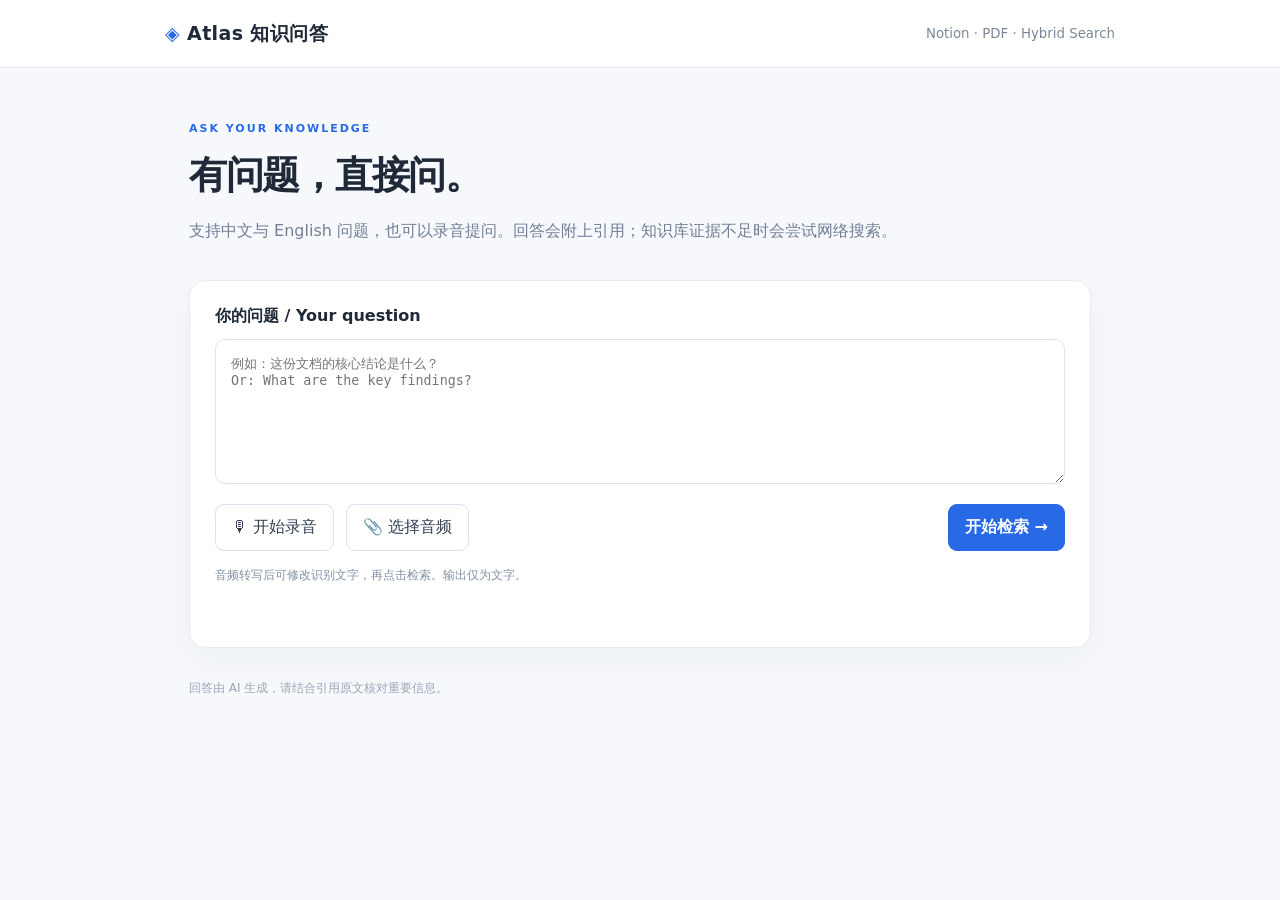
==== rag_agent/static/index.html @ 6c1a75ac "Build bilingual hybrid RAG agent with Notion MCP and audio Q&A" ====
<!doctype html><html lang="zh-CN"><head><meta charset="utf-8"><meta name="viewport" content="width=device-width,initial-scale=1"><title>Atlas · 知识问答</title><style>
:root{font-family:system-ui,"Microsoft YaHei",sans-serif;color:#1f2937;background:#f6f8fb}*{box-sizing:border-box}body{margin:0}header{height:68px;background:white;border-bottom:1px solid #e5e9ef;display:flex;align-items:center;justify-content:space-between;padding:0 max(24px,calc((100vw - 950px)/2))}header b{font-size:19px;letter-spacing:.4px}header b span{color:#2869e6}header small{color:#7b8798}.wrap{max-width:950px;margin:0 auto;padding:54px 24px 80px}.eyebrow{font-size:11px;color:#2869e6;letter-spacing:2px;font-weight:700}h1{font-size:38px;letter-spacing:-1.5px;margin:15px 0}p{line-height:1.7}.intro{color:#718096;margin-bottom:36px}.card{background:white;border:1px solid #e6eaf0;border-radius:16px;box-shadow:0 12px 40px #16335a0b;padding:25px}label{display:block;font-weight:600;margin-bottom:12px}textarea{width:100%;border:1px solid #dce2eb;border-radius:10px;padding:15px;font:15px/1.6 inherit;min-height:145px;resize:vertical;outline-color:#2869e6}.actions{display:flex;align-items:center;gap:12px;flex-wrap:wrap;margin-top:16px}button,.file-label{font:inherit;border:1px solid #d9e1ec;background:white;border-radius:9px;padding:12px 16px;cursor:pointer;color:#344054}.primary{background:#2869e6;border-color:#2869e6;color:white;margin-left:auto;font-weight:600}.primary:disabled{opacity:.5;cursor:wait}.file-label{font-weight:400;margin:0}.file-label input{display:none}button:hover,.file-label:hover{border-color:#2869e6}.hint{font-size:12px;color:#8190a3;margin-top:14px}.status{margin-top:16px;color:#64748b;font-size:13px;min-height:20px}.error{color:#c44747}.result{margin-top:22px;display:none}.result.visible{display:block}.answer{white-space:pre-wrap;line-height:1.9;font-size:15px}.meta{display:flex;gap:12px;align-items:center;color:#667085;font-size:12px;margin:20px 0;border-top:1px solid #edf0f4;padding-top:18px}.pill{background:#ecf2ff;color:#2869e6;padding:5px 9px;border-radius:99px}.sources{margin:0;padding-left:22px;line-height:2;color:#526273;font-size:13px}.sources a{color:#2869e6;overflow-wrap:anywhere}.foot{margin-top:32px;font-size:12px;color:#9aa6b7}@media(max-width:640px){.wrap{padding:36px 17px}header{padding:0 17px}header small{display:none}h1{font-size:29px}.card{padding:18px}.primary{margin-left:0;width:100%}.actions{gap:8px}.actions button,.actions .file-label{font-size:13px}.meta{flex-wrap:wrap}}
</style></head><body><header><b><span>◈</span> Atlas 知识问答</b><small>Notion · PDF · Hybrid Search</small></header><main class="wrap"><div class="eyebrow">ASK YOUR KNOWLEDGE</div><h1>有问题，直接问。</h1><p class="intro">支持中文与 English 问题，也可以录音提问。回答会附上引用；知识库证据不足时会尝试网络搜索。</p><section class="card"><label for="question">你的问题 / Your question</label><textarea id="question" placeholder="例如：这份文档的核心结论是什么？&#10;Or: What are the key findings?"></textarea><div class="actions"><button id="record" type="button">🎙 开始录音</button><label class="file-label">📎 选择音频<input id="audio" type="file" accept="audio/*,.webm,.m4a,.mp3,.wav,.ogg"></label><button class="primary" id="ask" type="button">开始检索 →</button></div><p class="hint">音频转写后可修改识别文字，再点击检索。输出仅为文字。</p><div id="status" class="status" role="status"></div></section><section id="result" class="card result" aria-live="polite"><div class="eyebrow">ANSWER</div><div id="answer" class="answer"></div><div class="meta"><span id="mode" class="pill"></span><span id="timing"></span></div><div class="eyebrow">SOURCES</div><ol id="sources" class="sources"></ol></section><div class="foot">回答由 AI 生成，请结合引用原文核对重要信息。</div></main><script>
const q=document.querySelector('#question'),s=document.querySelector('#status'),result=document.querySelector('#result'),answer=document.querySelector('#answer'),sources=document.querySelector('#sources'),ask=document.querySelector('#ask'),record=document.querySelector('#record');let recorder,chunks=[];
const showError=e=>{s.textContent=e.message||String(e);s.className='status error'};
async function post(url,body,isJSON=false){const response=await fetch(url,{method:'POST',body:isJSON?JSON.stringify(body):body,headers:isJSON?{'Content-Type':'application/json'}:{}});const data=await response.json();if(!response.ok)throw Error(data.detail||'请求失败');return data}
async function transcribe(file){s.className='status';s.textContent='正在转写音频…';const data=new FormData();data.append('audio',file);try{q.value=(await post('/api/transcribe',data)).text;s.textContent='转写完成。请确认文字，然后点击开始检索。'}catch(e){showError(e)}}
document.querySelector('#audio').onchange=e=>{const file=e.target.files[0];if(file)transcribe(file)};
record.onclick=async()=>{if(recorder&&recorder.state==='recording'){recorder.stop();record.textContent='🎙 开始录音';return}try{const stream=await navigator.mediaDevices.getUserMedia({audio:true});chunks=[];recorder=new MediaRecorder(stream);recorder.ondataavailable=e=>chunks.push(e.data);recorder.onstop=()=>{stream.getTracks().forEach(t=>t.stop());transcribe(new File(chunks,'question.webm',{type:'audio/webm'}))};recorder.start();record.textContent='⏹ 停止录音';s.textContent='录音中…'}catch(e){showError(e)}};
ask.onclick=async()=>{if(!q.value.trim())return showError(new Error('请先输入问题或录制音频'));ask.disabled=true;result.classList.remove('visible');s.className='status';s.textContent='正在检索与整理答案…';try{const data=await post('/api/ask',{question:q.value},true);answer.textContent=data.answer;document.querySelector('#mode').textContent=data.source_mode==='web'?'网络搜索 / Web':'知识库 / Knowledge base';document.querySelector('#timing').textContent=`检索 ${data.retrieval_ms} ms · 总计 ${data.total_ms||0} ms`;sources.replaceChildren();for(const [i,source] of data.sources.entries()){const li=document.createElement('li');const text=`[${i+1}] ${source.title} — ${source.source}`;if(/^https?:\/\//.test(source.source)){const a=document.createElement('a');a.href=source.source;a.target='_blank';a.rel='noopener noreferrer';a.textContent=text;li.append(a)}else li.textContent=text;sources.append(li)}result.classList.add('visible');s.textContent=''}catch(e){showError(e)}finally{ask.disabled=false}};
</script></body></html>
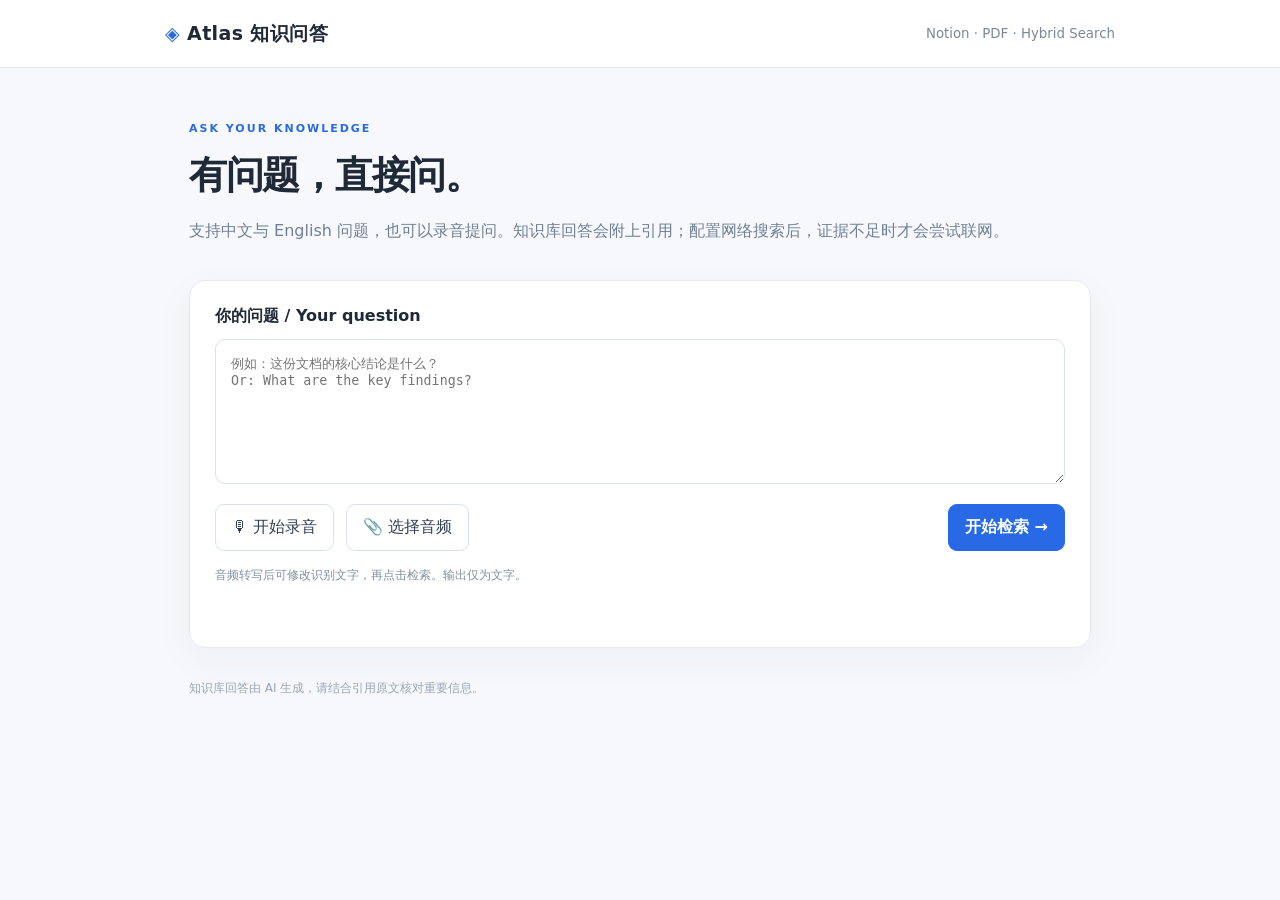
==== commit de033ff5: "Answer app identity questions without web search" ====
--- a/rag_agent/static/index.html
+++ b/rag_agent/static/index.html
@@ -1,11 +1,11 @@
 <!doctype html><html lang="zh-CN"><head><meta charset="utf-8"><meta name="viewport" content="width=device-width,initial-scale=1"><title>Atlas · 知识问答</title><style>
 :root{font-family:system-ui,"Microsoft YaHei",sans-serif;color:#1f2937;background:#f6f8fb}*{box-sizing:border-box}body{margin:0}header{height:68px;background:white;border-bottom:1px solid #e5e9ef;display:flex;align-items:center;justify-content:space-between;padding:0 max(24px,calc((100vw - 950px)/2))}header b{font-size:19px;letter-spacing:.4px}header b span{color:#2869e6}header small{color:#7b8798}.wrap{max-width:950px;margin:0 auto;padding:54px 24px 80px}.eyebrow{font-size:11px;color:#2869e6;letter-spacing:2px;font-weight:700}h1{font-size:38px;letter-spacing:-1.5px;margin:15px 0}p{line-height:1.7}.intro{color:#718096;margin-bottom:36px}.card{background:white;border:1px solid #e6eaf0;border-radius:16px;box-shadow:0 12px 40px #16335a0b;padding:25px}label{display:block;font-weight:600;margin-bottom:12px}textarea{width:100%;border:1px solid #dce2eb;border-radius:10px;padding:15px;font:15px/1.6 inherit;min-height:145px;resize:vertical;outline-color:#2869e6}.actions{display:flex;align-items:center;gap:12px;flex-wrap:wrap;margin-top:16px}button,.file-label{font:inherit;border:1px solid #d9e1ec;background:white;border-radius:9px;padding:12px 16px;cursor:pointer;color:#344054}.primary{background:#2869e6;border-color:#2869e6;color:white;margin-left:auto;font-weight:600}.primary:disabled{opacity:.5;cursor:wait}.file-label{font-weight:400;margin:0}.file-label input{display:none}button:hover,.file-label:hover{border-color:#2869e6}.hint{font-size:12px;color:#8190a3;margin-top:14px}.status{margin-top:16px;color:#64748b;font-size:13px;min-height:20px}.error{color:#c44747}.result{margin-top:22px;display:none}.result.visible{display:block}.answer{white-space:pre-wrap;line-height:1.9;font-size:15px}.meta{display:flex;gap:12px;align-items:center;color:#667085;font-size:12px;margin:20px 0;border-top:1px solid #edf0f4;padding-top:18px}.pill{background:#ecf2ff;color:#2869e6;padding:5px 9px;border-radius:99px}.sources{margin:0;padding-left:22px;line-height:2;color:#526273;font-size:13px}.sources a{color:#2869e6;overflow-wrap:anywhere}.foot{margin-top:32px;font-size:12px;color:#9aa6b7}@media(max-width:640px){.wrap{padding:36px 17px}header{padding:0 17px}header small{display:none}h1{font-size:29px}.card{padding:18px}.primary{margin-left:0;width:100%}.actions{gap:8px}.actions button,.actions .file-label{font-size:13px}.meta{flex-wrap:wrap}}
-</style></head><body><header><b><span>◈</span> Atlas 知识问答</b><small>Notion · PDF · Hybrid Search</small></header><main class="wrap"><div class="eyebrow">ASK YOUR KNOWLEDGE</div><h1>有问题，直接问。</h1><p class="intro">支持中文与 English 问题，也可以录音提问。回答会附上引用；知识库证据不足时会尝试网络搜索。</p><section class="card"><label for="question">你的问题 / Your question</label><textarea id="question" placeholder="例如：这份文档的核心结论是什么？&#10;Or: What are the key findings?"></textarea><div class="actions"><button id="record" type="button">🎙 开始录音</button><label class="file-label">📎 选择音频<input id="audio" type="file" accept="audio/*,.webm,.m4a,.mp3,.wav,.ogg"></label><button class="primary" id="ask" type="button">开始检索 →</button></div><p class="hint">音频转写后可修改识别文字，再点击检索。输出仅为文字。</p><div id="status" class="status" role="status"></div></section><section id="result" class="card result" aria-live="polite"><div class="eyebrow">ANSWER</div><div id="answer" class="answer"></div><div class="meta"><span id="mode" class="pill"></span><span id="timing"></span></div><div class="eyebrow">SOURCES</div><ol id="sources" class="sources"></ol></section><div class="foot">回答由 AI 生成，请结合引用原文核对重要信息。</div></main><script>
+</style></head><body><header><b><span>◈</span> Atlas 知识问答</b><small>Notion · PDF · Hybrid Search</small></header><main class="wrap"><div class="eyebrow">ASK YOUR KNOWLEDGE</div><h1>有问题，直接问。</h1><p class="intro">支持中文与 English 问题，也可以录音提问。知识库回答会附上引用；配置网络搜索后，证据不足时才会尝试联网。</p><section class="card"><label for="question">你的问题 / Your question</label><textarea id="question" placeholder="例如：这份文档的核心结论是什么？&#10;Or: What are the key findings?"></textarea><div class="actions"><button id="record" type="button">🎙 开始录音</button><label class="file-label">📎 选择音频<input id="audio" type="file" accept=".webm,.mp3,.wav,.ogg"></label><button class="primary" id="ask" type="button">开始检索 →</button></div><p class="hint">音频转写后可修改识别文字，再点击检索。输出仅为文字。</p><div id="status" class="status" role="status"></div></section><section id="result" class="card result" aria-live="polite"><div class="eyebrow">ANSWER</div><div id="answer" class="answer"></div><div class="meta"><span id="mode" class="pill"></span><span id="timing"></span></div><div id="sources-heading" class="eyebrow">SOURCES</div><ol id="sources" class="sources"></ol></section><div class="foot">知识库回答由 AI 生成，请结合引用原文核对重要信息。</div></main><script>
 const q=document.querySelector('#question'),s=document.querySelector('#status'),result=document.querySelector('#result'),answer=document.querySelector('#answer'),sources=document.querySelector('#sources'),ask=document.querySelector('#ask'),record=document.querySelector('#record');let recorder,chunks=[];
 const showError=e=>{s.textContent=e.message||String(e);s.className='status error'};
 async function post(url,body,isJSON=false){const response=await fetch(url,{method:'POST',body:isJSON?JSON.stringify(body):body,headers:isJSON?{'Content-Type':'application/json'}:{}});const data=await response.json();if(!response.ok)throw Error(data.detail||'请求失败');return data}
 async function transcribe(file){s.className='status';s.textContent='正在转写音频…';const data=new FormData();data.append('audio',file);try{q.value=(await post('/api/transcribe',data)).text;s.textContent='转写完成。请确认文字，然后点击开始检索。'}catch(e){showError(e)}}
 document.querySelector('#audio').onchange=e=>{const file=e.target.files[0];if(file)transcribe(file)};
 record.onclick=async()=>{if(recorder&&recorder.state==='recording'){recorder.stop();record.textContent='🎙 开始录音';return}try{const stream=await navigator.mediaDevices.getUserMedia({audio:true});chunks=[];recorder=new MediaRecorder(stream);recorder.ondataavailable=e=>chunks.push(e.data);recorder.onstop=()=>{stream.getTracks().forEach(t=>t.stop());transcribe(new File(chunks,'question.webm',{type:'audio/webm'}))};recorder.start();record.textContent='⏹ 停止录音';s.textContent='录音中…'}catch(e){showError(e)}};
-ask.onclick=async()=>{if(!q.value.trim())return showError(new Error('请先输入问题或录制音频'));ask.disabled=true;result.classList.remove('visible');s.className='status';s.textContent='正在检索与整理答案…';try{const data=await post('/api/ask',{question:q.value},true);answer.textContent=data.answer;document.querySelector('#mode').textContent=data.source_mode==='web'?'网络搜索 / Web':'知识库 / Knowledge base';document.querySelector('#timing').textContent=`检索 ${data.retrieval_ms} ms · 总计 ${data.total_ms||0} ms`;sources.replaceChildren();for(const [i,source] of data.sources.entries()){const li=document.createElement('li');const text=`[${i+1}] ${source.title} — ${source.source}`;if(/^https?:\/\//.test(source.source)){const a=document.createElement('a');a.href=source.source;a.target='_blank';a.rel='noopener noreferrer';a.textContent=text;li.append(a)}else li.textContent=text;sources.append(li)}result.classList.add('visible');s.textContent=''}catch(e){showError(e)}finally{ask.disabled=false}};
+ask.onclick=async()=>{if(!q.value.trim())return showError(new Error('请先输入问题或录制音频'));ask.disabled=true;result.classList.remove('visible');s.className='status';s.textContent='正在处理问题…';try{const data=await post('/api/ask',{question:q.value},true);answer.textContent=data.answer;document.querySelector('#mode').textContent=({'web':'网络搜索 / Web','conversation':'直接回答 / Direct answer','none':'未找到依据 / No evidence','knowledge_base':'知识库 / Knowledge base'}[data.source_mode]||'知识库 / Knowledge base');document.querySelector('#timing').textContent=`检索 ${data.retrieval_ms} ms · 总计 ${data.total_ms||0} ms`;sources.replaceChildren();document.querySelector('#sources-heading').hidden=!data.sources.length;for(const [i,source] of data.sources.entries()){const li=document.createElement('li');const text=`[${i+1}] ${source.title} — ${source.source}`;if(/^https?:\/\//.test(source.source)){const a=document.createElement('a');a.href=source.source;a.target='_blank';a.rel='noopener noreferrer';a.textContent=text;li.append(a)}else li.textContent=text;sources.append(li)}result.classList.add('visible');s.textContent=''}catch(e){showError(e)}finally{ask.disabled=false}};
 </script></body></html>
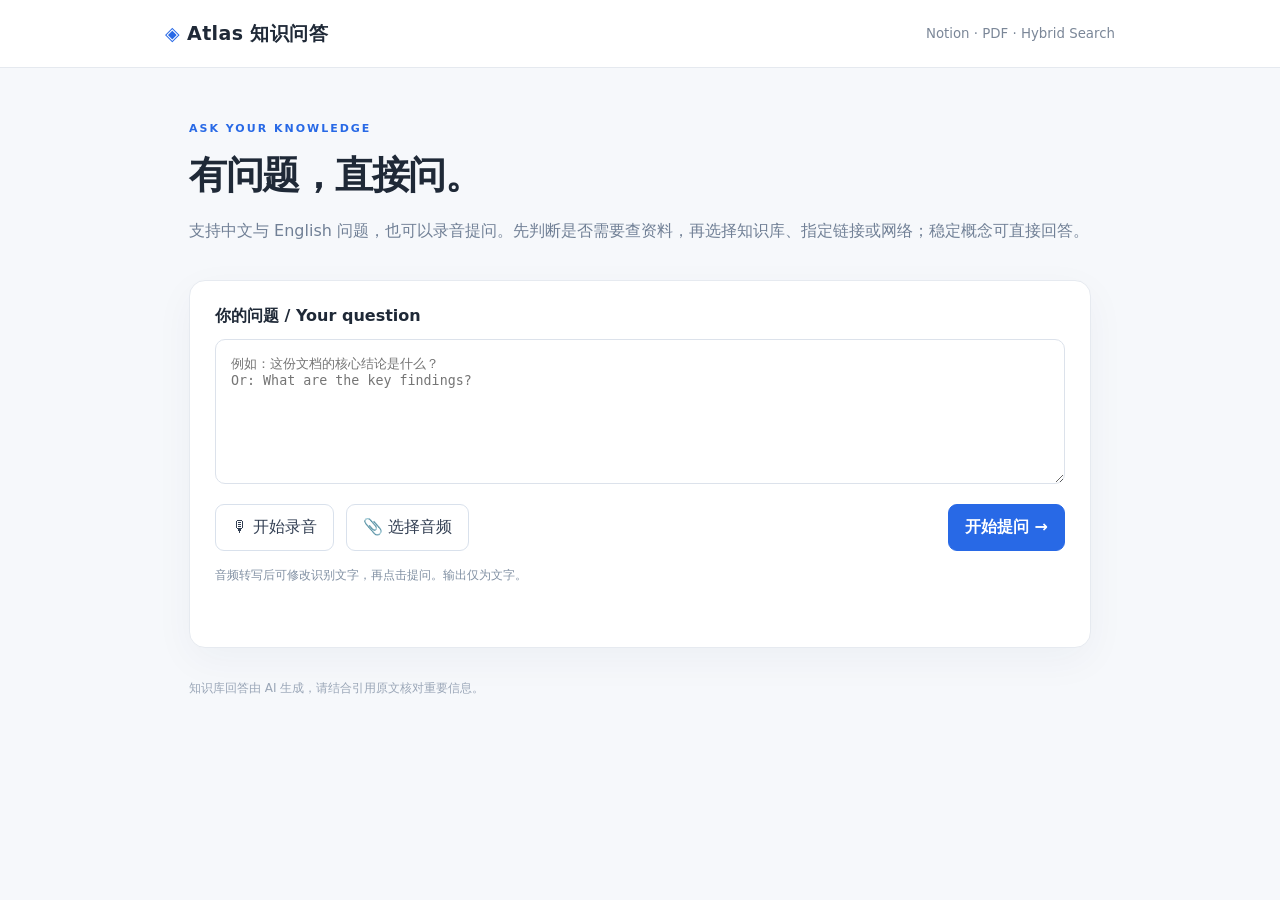
==== commit e9293925: "Route questions before selecting search sources" ====
--- a/rag_agent/static/index.html
+++ b/rag_agent/static/index.html
@@ -1,11 +1,11 @@
 <!doctype html><html lang="zh-CN"><head><meta charset="utf-8"><meta name="viewport" content="width=device-width,initial-scale=1"><title>Atlas · 知识问答</title><style>
 :root{font-family:system-ui,"Microsoft YaHei",sans-serif;color:#1f2937;background:#f6f8fb}*{box-sizing:border-box}body{margin:0}header{height:68px;background:white;border-bottom:1px solid #e5e9ef;display:flex;align-items:center;justify-content:space-between;padding:0 max(24px,calc((100vw - 950px)/2))}header b{font-size:19px;letter-spacing:.4px}header b span{color:#2869e6}header small{color:#7b8798}.wrap{max-width:950px;margin:0 auto;padding:54px 24px 80px}.eyebrow{font-size:11px;color:#2869e6;letter-spacing:2px;font-weight:700}h1{font-size:38px;letter-spacing:-1.5px;margin:15px 0}p{line-height:1.7}.intro{color:#718096;margin-bottom:36px}.card{background:white;border:1px solid #e6eaf0;border-radius:16px;box-shadow:0 12px 40px #16335a0b;padding:25px}label{display:block;font-weight:600;margin-bottom:12px}textarea{width:100%;border:1px solid #dce2eb;border-radius:10px;padding:15px;font:15px/1.6 inherit;min-height:145px;resize:vertical;outline-color:#2869e6}.actions{display:flex;align-items:center;gap:12px;flex-wrap:wrap;margin-top:16px}button,.file-label{font:inherit;border:1px solid #d9e1ec;background:white;border-radius:9px;padding:12px 16px;cursor:pointer;color:#344054}.primary{background:#2869e6;border-color:#2869e6;color:white;margin-left:auto;font-weight:600}.primary:disabled{opacity:.5;cursor:wait}.file-label{font-weight:400;margin:0}.file-label input{display:none}button:hover,.file-label:hover{border-color:#2869e6}.hint{font-size:12px;color:#8190a3;margin-top:14px}.status{margin-top:16px;color:#64748b;font-size:13px;min-height:20px}.error{color:#c44747}.result{margin-top:22px;display:none}.result.visible{display:block}.answer{white-space:pre-wrap;line-height:1.9;font-size:15px}.meta{display:flex;gap:12px;align-items:center;color:#667085;font-size:12px;margin:20px 0;border-top:1px solid #edf0f4;padding-top:18px}.pill{background:#ecf2ff;color:#2869e6;padding:5px 9px;border-radius:99px}.sources{margin:0;padding-left:22px;line-height:2;color:#526273;font-size:13px}.sources a{color:#2869e6;overflow-wrap:anywhere}.foot{margin-top:32px;font-size:12px;color:#9aa6b7}@media(max-width:640px){.wrap{padding:36px 17px}header{padding:0 17px}header small{display:none}h1{font-size:29px}.card{padding:18px}.primary{margin-left:0;width:100%}.actions{gap:8px}.actions button,.actions .file-label{font-size:13px}.meta{flex-wrap:wrap}}
-</style></head><body><header><b><span>◈</span> Atlas 知识问答</b><small>Notion · PDF · Hybrid Search</small></header><main class="wrap"><div class="eyebrow">ASK YOUR KNOWLEDGE</div><h1>有问题，直接问。</h1><p class="intro">支持中文与 English 问题，也可以录音提问。知识库回答会附上引用；配置网络搜索后，证据不足时才会尝试联网。</p><section class="card"><label for="question">你的问题 / Your question</label><textarea id="question" placeholder="例如：这份文档的核心结论是什么？&#10;Or: What are the key findings?"></textarea><div class="actions"><button id="record" type="button">🎙 开始录音</button><label class="file-label">📎 选择音频<input id="audio" type="file" accept=".webm,.mp3,.wav,.ogg"></label><button class="primary" id="ask" type="button">开始检索 →</button></div><p class="hint">音频转写后可修改识别文字，再点击检索。输出仅为文字。</p><div id="status" class="status" role="status"></div></section><section id="result" class="card result" aria-live="polite"><div class="eyebrow">ANSWER</div><div id="answer" class="answer"></div><div class="meta"><span id="mode" class="pill"></span><span id="timing"></span></div><div id="sources-heading" class="eyebrow">SOURCES</div><ol id="sources" class="sources"></ol></section><div class="foot">知识库回答由 AI 生成，请结合引用原文核对重要信息。</div></main><script>
+</style></head><body><header><b><span>◈</span> Atlas 知识问答</b><small>Notion · PDF · Hybrid Search</small></header><main class="wrap"><div class="eyebrow">ASK YOUR KNOWLEDGE</div><h1>有问题，直接问。</h1><p class="intro">支持中文与 English 问题，也可以录音提问。先判断是否需要查资料，再选择知识库、指定链接或网络；稳定概念可直接回答。</p><section class="card"><label for="question">你的问题 / Your question</label><textarea id="question" placeholder="例如：这份文档的核心结论是什么？&#10;Or: What are the key findings?"></textarea><div class="actions"><button id="record" type="button">🎙 开始录音</button><label class="file-label">📎 选择音频<input id="audio" type="file" accept=".webm,.mp3,.wav,.ogg"></label><button class="primary" id="ask" type="button">开始提问 →</button></div><p class="hint">音频转写后可修改识别文字，再点击提问。输出仅为文字。</p><div id="status" class="status" role="status"></div></section><section id="result" class="card result" aria-live="polite"><div class="eyebrow">ANSWER</div><div id="answer" class="answer"></div><div class="meta"><span id="mode" class="pill"></span><span id="route"></span><span id="timing"></span></div><div id="sources-heading" class="eyebrow">SOURCES</div><ol id="sources" class="sources"></ol></section><div class="foot">知识库回答由 AI 生成，请结合引用原文核对重要信息。</div></main><script>
 const q=document.querySelector('#question'),s=document.querySelector('#status'),result=document.querySelector('#result'),answer=document.querySelector('#answer'),sources=document.querySelector('#sources'),ask=document.querySelector('#ask'),record=document.querySelector('#record');let recorder,chunks=[];
 const showError=e=>{s.textContent=e.message||String(e);s.className='status error'};
 async function post(url,body,isJSON=false){const response=await fetch(url,{method:'POST',body:isJSON?JSON.stringify(body):body,headers:isJSON?{'Content-Type':'application/json'}:{}});const data=await response.json();if(!response.ok)throw Error(data.detail||'请求失败');return data}
 async function transcribe(file){s.className='status';s.textContent='正在转写音频…';const data=new FormData();data.append('audio',file);try{q.value=(await post('/api/transcribe',data)).text;s.textContent='转写完成。请确认文字，然后点击开始检索。'}catch(e){showError(e)}}
 document.querySelector('#audio').onchange=e=>{const file=e.target.files[0];if(file)transcribe(file)};
 record.onclick=async()=>{if(recorder&&recorder.state==='recording'){recorder.stop();record.textContent='🎙 开始录音';return}try{const stream=await navigator.mediaDevices.getUserMedia({audio:true});chunks=[];recorder=new MediaRecorder(stream);recorder.ondataavailable=e=>chunks.push(e.data);recorder.onstop=()=>{stream.getTracks().forEach(t=>t.stop());transcribe(new File(chunks,'question.webm',{type:'audio/webm'}))};recorder.start();record.textContent='⏹ 停止录音';s.textContent='录音中…'}catch(e){showError(e)}};
-ask.onclick=async()=>{if(!q.value.trim())return showError(new Error('请先输入问题或录制音频'));ask.disabled=true;result.classList.remove('visible');s.className='status';s.textContent='正在处理问题…';try{const data=await post('/api/ask',{question:q.value},true);answer.textContent=data.answer;document.querySelector('#mode').textContent=({'web':'网络搜索 / Web','conversation':'直接回答 / Direct answer','none':'未找到依据 / No evidence','knowledge_base':'知识库 / Knowledge base'}[data.source_mode]||'知识库 / Knowledge base');document.querySelector('#timing').textContent=`检索 ${data.retrieval_ms} ms · 总计 ${data.total_ms||0} ms`;sources.replaceChildren();document.querySelector('#sources-heading').hidden=!data.sources.length;for(const [i,source] of data.sources.entries()){const li=document.createElement('li');const text=`[${i+1}] ${source.title} — ${source.source}`;if(/^https?:\/\//.test(source.source)){const a=document.createElement('a');a.href=source.source;a.target='_blank';a.rel='noopener noreferrer';a.textContent=text;li.append(a)}else li.textContent=text;sources.append(li)}result.classList.add('visible');s.textContent=''}catch(e){showError(e)}finally{ask.disabled=false}};
+ask.onclick=async()=>{if(!q.value.trim())return showError(new Error('请先输入问题或录制音频'));ask.disabled=true;result.classList.remove('visible');s.className='status';s.textContent='正在处理问题…';try{const data=await post('/api/ask',{question:q.value},true);answer.textContent=data.answer;document.querySelector('#mode').textContent=({'web':'网络搜索 / Web','web_url':'指定网页 / Supplied URL','notion_url':'Notion 页面 / Notion page','model':'模型直接回答 / Model','conversation':'直接回答 / Direct answer','unavailable':'搜索未配置 / Search unavailable','none':'未找到依据 / No evidence','knowledge_base':'知识库 / Knowledge base'}[data.source_mode]||'知识库 / Knowledge base');document.querySelector('#route').textContent=({'stable_concept':'稳定概念','time_sensitive':'时效性','high_stakes':'高风险','internal_data':'内部资料','supplied_url':'指定链接','uncertain':'需核实','knowledge_base_low_quality':'知识库证据不足'}[data.route_reason]||'');document.querySelector('#timing').textContent=`检索 ${data.retrieval_ms} ms · 总计 ${data.total_ms||0} ms`;sources.replaceChildren();document.querySelector('#sources-heading').hidden=!data.sources.length;for(const [i,source] of data.sources.entries()){const li=document.createElement('li');const text=`[${i+1}] ${source.title} — ${source.source}`;if(/^https?:\/\//.test(source.source)){const a=document.createElement('a');a.href=source.source;a.target='_blank';a.rel='noopener noreferrer';a.textContent=text;li.append(a)}else li.textContent=text;sources.append(li)}result.classList.add('visible');s.textContent=''}catch(e){showError(e)}finally{ask.disabled=false}};
 </script></body></html>
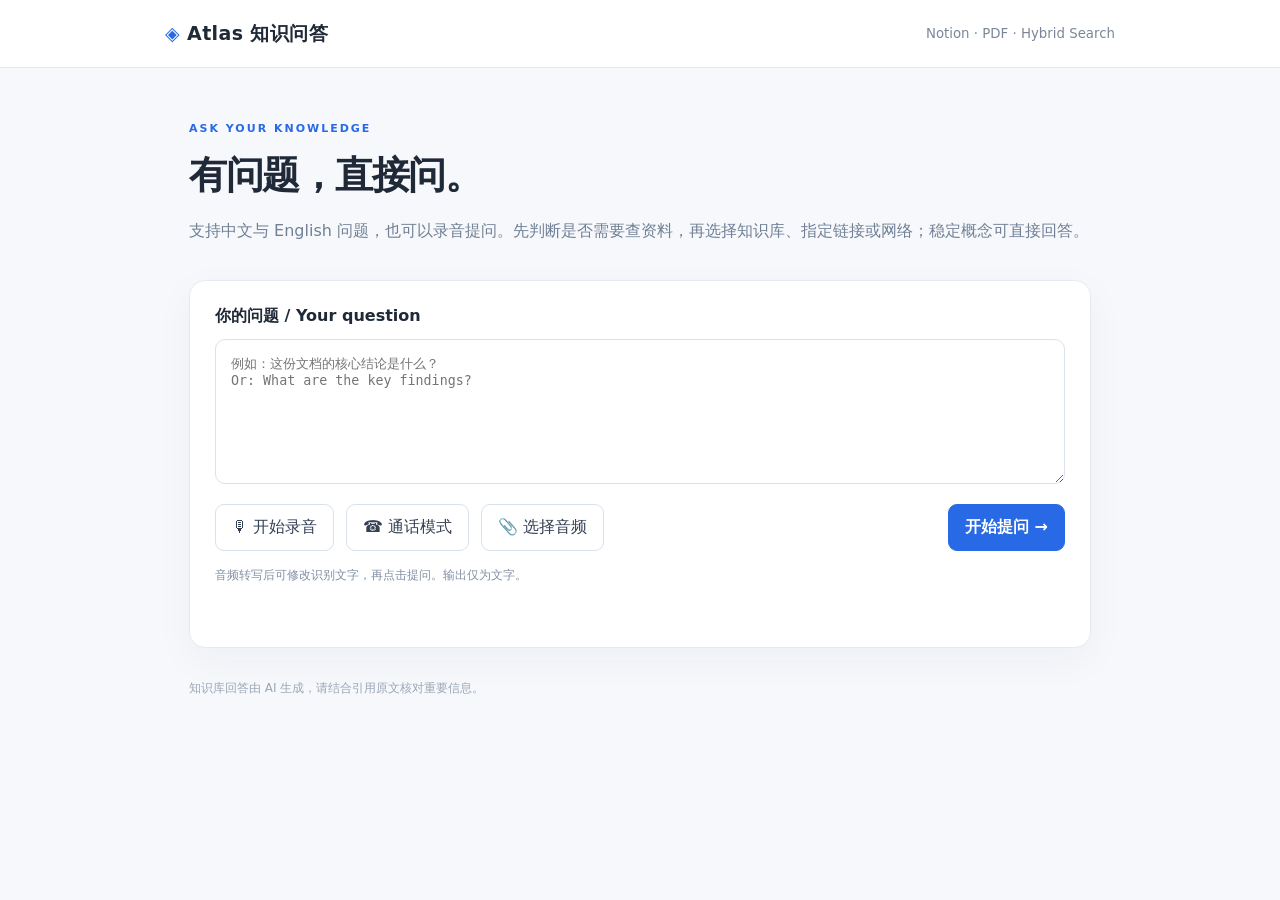
==== commit 0ce3dcda: "Add live interview transcription and floating session view" ====
--- a/rag_agent/static/index.html
+++ b/rag_agent/static/index.html
@@ -1,11 +1,12 @@
 <!doctype html><html lang="zh-CN"><head><meta charset="utf-8"><meta name="viewport" content="width=device-width,initial-scale=1"><title>Atlas · 知识问答</title><style>
 :root{font-family:system-ui,"Microsoft YaHei",sans-serif;color:#1f2937;background:#f6f8fb}*{box-sizing:border-box}body{margin:0}header{height:68px;background:white;border-bottom:1px solid #e5e9ef;display:flex;align-items:center;justify-content:space-between;padding:0 max(24px,calc((100vw - 950px)/2))}header b{font-size:19px;letter-spacing:.4px}header b span{color:#2869e6}header small{color:#7b8798}.wrap{max-width:950px;margin:0 auto;padding:54px 24px 80px}.eyebrow{font-size:11px;color:#2869e6;letter-spacing:2px;font-weight:700}h1{font-size:38px;letter-spacing:-1.5px;margin:15px 0}p{line-height:1.7}.intro{color:#718096;margin-bottom:36px}.card{background:white;border:1px solid #e6eaf0;border-radius:16px;box-shadow:0 12px 40px #16335a0b;padding:25px}label{display:block;font-weight:600;margin-bottom:12px}textarea{width:100%;border:1px solid #dce2eb;border-radius:10px;padding:15px;font:15px/1.6 inherit;min-height:145px;resize:vertical;outline-color:#2869e6}.actions{display:flex;align-items:center;gap:12px;flex-wrap:wrap;margin-top:16px}button,.file-label{font:inherit;border:1px solid #d9e1ec;background:white;border-radius:9px;padding:12px 16px;cursor:pointer;color:#344054}.primary{background:#2869e6;border-color:#2869e6;color:white;margin-left:auto;font-weight:600}.primary:disabled{opacity:.5;cursor:wait}.file-label{font-weight:400;margin:0}.file-label input{display:none}button:hover,.file-label:hover{border-color:#2869e6}.hint{font-size:12px;color:#8190a3;margin-top:14px}.status{margin-top:16px;color:#64748b;font-size:13px;min-height:20px}.error{color:#c44747}.result{margin-top:22px;display:none}.result.visible{display:block}.answer{white-space:pre-wrap;line-height:1.9;font-size:15px}.meta{display:flex;gap:12px;align-items:center;color:#667085;font-size:12px;margin:20px 0;border-top:1px solid #edf0f4;padding-top:18px}.pill{background:#ecf2ff;color:#2869e6;padding:5px 9px;border-radius:99px}.sources{margin:0;padding-left:22px;line-height:2;color:#526273;font-size:13px}.sources a{color:#2869e6;overflow-wrap:anywhere}.foot{margin-top:32px;font-size:12px;color:#9aa6b7}@media(max-width:640px){.wrap{padding:36px 17px}header{padding:0 17px}header small{display:none}h1{font-size:29px}.card{padding:18px}.primary{margin-left:0;width:100%}.actions{gap:8px}.actions button,.actions .file-label{font-size:13px}.meta{flex-wrap:wrap}}
-</style></head><body><header><b><span>◈</span> Atlas 知识问答</b><small>Notion · PDF · Hybrid Search</small></header><main class="wrap"><div class="eyebrow">ASK YOUR KNOWLEDGE</div><h1>有问题，直接问。</h1><p class="intro">支持中文与 English 问题，也可以录音提问。先判断是否需要查资料，再选择知识库、指定链接或网络；稳定概念可直接回答。</p><section class="card"><label for="question">你的问题 / Your question</label><textarea id="question" placeholder="例如：这份文档的核心结论是什么？&#10;Or: What are the key findings?"></textarea><div class="actions"><button id="record" type="button">🎙 开始录音</button><label class="file-label">📎 选择音频<input id="audio" type="file" accept=".webm,.mp3,.wav,.ogg"></label><button class="primary" id="ask" type="button">开始提问 →</button></div><p class="hint">音频转写后可修改识别文字，再点击提问。输出仅为文字。</p><div id="status" class="status" role="status"></div></section><section id="result" class="card result" aria-live="polite"><div class="eyebrow">ANSWER</div><div id="answer" class="answer"></div><div class="meta"><span id="mode" class="pill"></span><span id="route"></span><span id="timing"></span></div><div id="sources-heading" class="eyebrow">SOURCES</div><ol id="sources" class="sources"></ol></section><div class="foot">知识库回答由 AI 生成，请结合引用原文核对重要信息。</div></main><script>
+</style></head><body><header><b><span>◈</span> Atlas 知识问答</b><small>Notion · PDF · Hybrid Search</small></header><main class="wrap"><div class="eyebrow">ASK YOUR KNOWLEDGE</div><h1>有问题，直接问。</h1><p class="intro">支持中文与 English 问题，也可以录音提问。先判断是否需要查资料，再选择知识库、指定链接或网络；稳定概念可直接回答。</p><section class="card"><label for="question">你的问题 / Your question</label><textarea id="question" placeholder="例如：这份文档的核心结论是什么？&#10;Or: What are the key findings?"></textarea><div class="actions"><button id="record" type="button">🎙 开始录音</button><button id="live-open" type="button" onclick="location.href='/live'">☎ 通话模式</button><label class="file-label">📎 选择音频<input id="audio" type="file" accept=".webm,.mp3,.wav,.ogg"></label><button class="primary" id="ask" type="button">开始提问 →</button></div><p class="hint">音频转写后可修改识别文字，再点击提问。输出仅为文字。</p><div id="status" class="status" role="status"></div></section><section id="result" class="card result" aria-live="polite"><div class="eyebrow">ANSWER</div><div id="answer" class="answer"></div><div class="meta"><span id="mode" class="pill"></span><span id="route"></span><span id="timing"></span></div><div id="sources-heading" class="eyebrow">SOURCES</div><ol id="sources" class="sources"></ol></section><div class="foot">知识库回答由 AI 生成，请结合引用原文核对重要信息。</div></main><script>
 const q=document.querySelector('#question'),s=document.querySelector('#status'),result=document.querySelector('#result'),answer=document.querySelector('#answer'),sources=document.querySelector('#sources'),ask=document.querySelector('#ask'),record=document.querySelector('#record');let recorder,chunks=[];
 const showError=e=>{s.textContent=e.message||String(e);s.className='status error'};
-async function post(url,body,isJSON=false){const response=await fetch(url,{method:'POST',body:isJSON?JSON.stringify(body):body,headers:isJSON?{'Content-Type':'application/json'}:{}});const data=await response.json();if(!response.ok)throw Error(data.detail||'请求失败');return data}
+async function post(url,body,isJSON=false){const controller=new AbortController(),timeout=setTimeout(()=>controller.abort(),45000);try{const response=await fetch(url,{method:'POST',body:isJSON?JSON.stringify(body):body,headers:isJSON?{'Content-Type':'application/json'}:{},signal:controller.signal});const data=await response.json();if(!response.ok)throw Error(data.detail||'请求失败');return data}catch(error){if(error.name==='AbortError')throw Error('请求超时，请稍后重试');throw error}finally{clearTimeout(timeout)}}
+async function askStream(question,onDelta){const controller=new AbortController(),timeout=setTimeout(()=>controller.abort(),90000);try{const response=await fetch('/api/ask/stream',{method:'POST',headers:{'Content-Type':'application/json'},body:JSON.stringify({question}),signal:controller.signal});if(!response.ok)throw Error('请求失败');const reader=response.body.getReader(),decoder=new TextDecoder();let buffer='';while(true){const chunk=await reader.read();if(chunk.done)break;buffer+=decoder.decode(chunk.value,{stream:true});let end;while((end=buffer.indexOf('\n'))>=0){const line=buffer.slice(0,end);buffer=buffer.slice(end+1);if(!line.trim())continue;const event=JSON.parse(line);if(event.type==='delta')onDelta(event.text);else if(event.type==='error')throw Error(event.message||'请求失败');else if(event.type==='done')return event.result}}throw Error('连接中断，请重试')}catch(error){if(error.name==='AbortError')throw Error('请求超时，请稍后重试');throw error}finally{clearTimeout(timeout)}}
 async function transcribe(file){s.className='status';s.textContent='正在转写音频…';const data=new FormData();data.append('audio',file);try{q.value=(await post('/api/transcribe',data)).text;s.textContent='转写完成。请确认文字，然后点击开始检索。'}catch(e){showError(e)}}
 document.querySelector('#audio').onchange=e=>{const file=e.target.files[0];if(file)transcribe(file)};
 record.onclick=async()=>{if(recorder&&recorder.state==='recording'){recorder.stop();record.textContent='🎙 开始录音';return}try{const stream=await navigator.mediaDevices.getUserMedia({audio:true});chunks=[];recorder=new MediaRecorder(stream);recorder.ondataavailable=e=>chunks.push(e.data);recorder.onstop=()=>{stream.getTracks().forEach(t=>t.stop());transcribe(new File(chunks,'question.webm',{type:'audio/webm'}))};recorder.start();record.textContent='⏹ 停止录音';s.textContent='录音中…'}catch(e){showError(e)}};
-ask.onclick=async()=>{if(!q.value.trim())return showError(new Error('请先输入问题或录制音频'));ask.disabled=true;result.classList.remove('visible');s.className='status';s.textContent='正在处理问题…';try{const data=await post('/api/ask',{question:q.value},true);answer.textContent=data.answer;document.querySelector('#mode').textContent=({'web':'网络搜索 / Web','web_url':'指定网页 / Supplied URL','notion_url':'Notion 页面 / Notion page','model':'模型直接回答 / Model','conversation':'直接回答 / Direct answer','unavailable':'搜索未配置 / Search unavailable','none':'未找到依据 / No evidence','knowledge_base':'知识库 / Knowledge base'}[data.source_mode]||'知识库 / Knowledge base');document.querySelector('#route').textContent=({'stable_concept':'稳定概念','time_sensitive':'时效性','high_stakes':'高风险','internal_data':'内部资料','supplied_url':'指定链接','uncertain':'需核实','knowledge_base_low_quality':'知识库证据不足'}[data.route_reason]||'');document.querySelector('#timing').textContent=`检索 ${data.retrieval_ms} ms · 总计 ${data.total_ms||0} ms`;sources.replaceChildren();document.querySelector('#sources-heading').hidden=!data.sources.length;for(const [i,source] of data.sources.entries()){const li=document.createElement('li');const text=`[${i+1}] ${source.title} — ${source.source}`;if(/^https?:\/\//.test(source.source)){const a=document.createElement('a');a.href=source.source;a.target='_blank';a.rel='noopener noreferrer';a.textContent=text;li.append(a)}else li.textContent=text;sources.append(li)}result.classList.add('visible');s.textContent=''}catch(e){showError(e)}finally{ask.disabled=false}};
+ask.onclick=async()=>{if(!q.value.trim())return showError(new Error('请先输入问题或录制音频'));ask.disabled=true;result.classList.remove('visible');s.className='status';s.textContent='正在处理问题…';try{answer.textContent='';const data=await askStream(q.value,token=>{answer.textContent+=token;result.classList.add('visible');s.textContent='正在生成回答…'});answer.textContent=data.answer;document.querySelector('#mode').textContent=({'web':'网络搜索 / Web','web_url':'指定网页 / Supplied URL','notion_url':'Notion 页面 / Notion page','model':'模型直接回答 / Model','conversation':'直接回答 / Direct answer','unavailable':'搜索未配置 / Search unavailable','none':'未找到依据 / No evidence','knowledge_base':'知识库 / Knowledge base'}[data.source_mode]||'知识库 / Knowledge base');document.querySelector('#route').textContent=({'stable_concept':'稳定概念','time_sensitive':'时效性','high_stakes':'高风险','internal_data':'内部资料','supplied_url':'指定链接','uncertain':'需核实','knowledge_base_low_quality':'知识库证据不足'}[data.route_reason]||'');document.querySelector('#timing').textContent=`判断 ${data.route_ms||0} ms · 检索 ${data.retrieval_ms} ms · 总计 ${data.total_ms||0} ms`;sources.replaceChildren();document.querySelector('#sources-heading').hidden=!data.sources.length;for(const [i,source] of data.sources.entries()){const li=document.createElement('li');const text=`[${i+1}] ${source.title} — ${source.source}`;if(/^https?:\/\//.test(source.source)){const a=document.createElement('a');a.href=source.source;a.target='_blank';a.rel='noopener noreferrer';a.textContent=text;li.append(a)}else li.textContent=text;sources.append(li)}result.classList.add('visible');s.textContent=''}catch(e){showError(e)}finally{ask.disabled=false}};
 </script></body></html>
